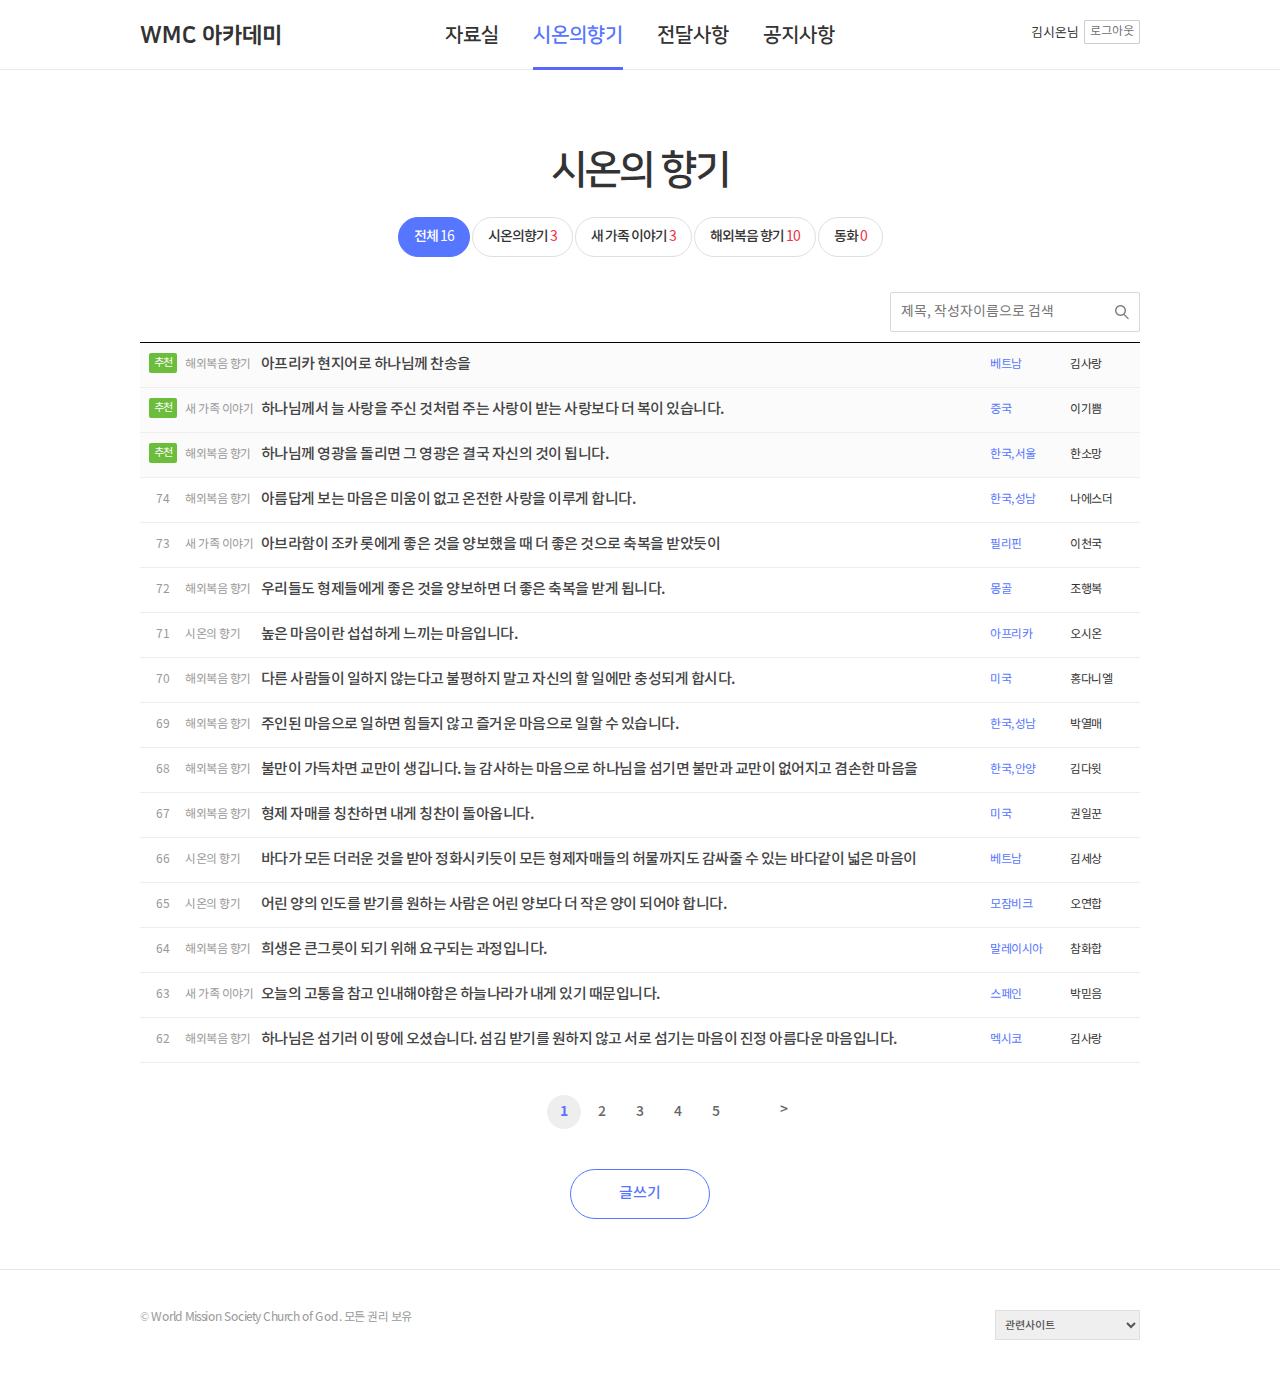
==== index.html @ 9997cb5d "index 추가" ====
<!DOCTYPE html>
<html lang="ko-KR">
<head>
<meta http-equiv="Content-Type" content="text/html; charset=UTF-8">
<meta http-equiv="X-UA-Compatible" content="IE=Edge">
<meta name="google" content="notranslate">
<meta name="viewport" content="width=device-width, initial-scale=1.0, minimum-scale=1.0, maximum-scale=1.0, user-scalable=no">

<link href="/css/reset.css" rel="stylesheet" type="text/css">
<link href="/css/ita.css" rel="stylesheet" type="text/css">

<meta charset="utf-8">
<title>WMC 아카데미</title>
</head>
<body>
<script>
document.addEventListener("DOMContentLoaded", function(){
	init();
})

function init(){
	location.href = '/html/step/index.html';
}


</script>
</html>
---- css/ita.css ----
/*header*/
header{height:70px;border-bottom:solid 1px #e9eaed;padding:0}
.headerIn{position:relative;width:1040px;text-align:center;padding:0 20px;margin:0 auto;}
header h1{position:absolute;top:15px;left:20px;font-size:22px;color:#333;font-weight:bold;line-height:0.8;padding:10px 0 0 0;margin:0}
header h1 a{color:#333;line-height:1.0}
header h1 a:hover{text-decoration:none}
header h1 .jsp{color:#5776ff}
header nav{}
header nav .navMenu{display:inline-block;height:70px;line-height:70px;font-family:NanumSquareB;font-size:20px;color:#333;margin:0 15px;}
header nav .navMenu:hover{color:#5776ff}
header nav .navMenu.on{color:#5776ff;border-bottom:solid 3px #5766ff}
header .headerBtn{position:absolute;top:20px;right:20px;font-size:13px;color:#333}
header .name{font-size:13px;color:#333}
header .btnLogout{height:24px;background:#fff;border:solid 1px rgba(0,0,0,0.2);border-radius:2px;font-size:12px;color:rgba(0,0,0,0.6);cursor:pointer;padding:0 5px;margin:0 0 2px 2px}
header .btnLogout:hover{background:#efefef}

/*footer*/
footer{border-top:solid 1px rgba(0,0,0,0.1);padding:0 0 10px 0}
footer .in{max-width:1040px;position:relative;margin:0 auto;padding:40px 20px 40px 20px;}
footer .logoMBE{display:block;width:285px;margin:0 0 15px 0}
footer .copy{color:#999;font-size:12px;letter-spacing:-0.5px;line-height:1.3;margin:0 0 3px 0}
footer .copy .inline{display:inline-block}
footer .copyC{color:#999;font-size:12px;letter-spacing:-0.5px;line-height:1.3;text-align:center;margin:0 0 3px 0}
footer .btnR{position:absolute;top:40px;right:20px}
footer .familySel{width:145px;height:30px;border:solid 1px #e0e0e0;font-size:11px;color:#555;font-weight:500;padding:0 5px}

.listWrap{width:1040px;margin:75px auto 50px auto;padding:0 20px}
.listWrap .searchArea{text-align: right;}
.listWrap .inputSearch{width: 250px;height: 40px;border: solid 1px #D8D8D8;border-radius: 2px;color: #333;padding: 0 10px;font-size: 14px;background: #fff url(../images/ico_search_in_top.png) right 50% no-repeat;margin-bottom: 10px;}
.listTitle{text-align:center}
.listTitle h3{font-size:40px;color:#333;font-weight:600;line-height:1.1;letter-spacing:-2px;padding:3px 0 0 0}
.listTitle .category{margin:25px 0 35px 0}
.listTitle .category button{height:40px;line-height:38px;background:#fff;border:solid 1px #dfdfdf;border-radius:40px;font-size:14px;color:#333;font-weight:500;letter-spacing:-1px;padding:0 15px;margin:0 -1px;cursor:pointer}
.listTitle .category button:hover{border-color:#5776ff;}
.listTitle .category button.on{background:#5776ff;border-color:#5776ff;color:#fff}
.listTitle .category button.on em{color: #fff;}
.listTitle .category button em{color: #f13347;}
.listTitle .noticeTitle{color:#999;margin:12px}

.listTableWrap{}
.listTable{width:100%;border-top:solid 1px #000}
.listTable thead{display:none}
.listTable td{height:45px;color:#999;font-size:12px;letter-spacing:-0.5px;border-bottom:solid 1px #eee;padding:0;}
.listTable td.num{width:45px;text-align:center}
.listTable td.num .rec{display:inline-block;height:20px;line-height:20px;background:#6cbd3c;border-radius:2px;color:#fff;font-size:11px;letter-spacing:-1px;padding:0 5px;overflow:hidden;}
.listTable td.project{color:#444;font-size:15px;line-height:1.3;font-weight:500;text-align:left;cursor:pointer}
.listTable td.project a{color:#444}
.listTable td.project a:hover{text-decoration:underline}
.listTable td.nation{width:80px;color:#5776ff}
.listTable td.name{width:70px}
.listTable tr.recomm td{background:#fbfbfb;}

.paginate{text-align:center;margin:30px auto 0 auto;padding:0 0 40px 0;}
.paginate a{display:inline-block;width:34px;border-radius:34px;color:#666;font-size:14px;font-weight:500;line-height:34px;text-decoration:none;padding:0;}
.paginate a:hover,.paginate a:focus,.paginate a:active{background:#F5F5F5}
.paginate strong{display:inline-block;width:34px;padding:0;background:#eee;border-radius:34px;color:#5776ff;font-size:14px;font-weight:bold;line-height:34px;text-decoration:none}
.paginate a:hover,.paginate a:focus,.paginate a:active{color:#595AE3;cursor:pointer}
.paginate a.pre,.paginate a.next{display:inline-block;width:34px;height:34px;vertical-align:middle;margin:0 0 2px 0;}
.paginate a.pre{margin:0 30px 2px 0}
.paginate a.next{margin:0 0 2px 30px}

.listBtn{text-align:center;}
.listBtn .btnWrite{display:inline-block;min-width:140px;height:50px;line-height:48px;border:solid 1px #5776ff;border-radius:22px;color:#5776ff;font-size:15px;font-weight:500;border-radius:50px;cursor:pointer}
.listBtn .btnWrite:hover{background:#5776ff;color:#fff}

.contentWrap{padding:80px 0 0 0}
.contentTitle{max-width:740px;margin:0 auto;padding:0 20px}
.contentTitle h3{font-size:38px;font-family:NanumSquareEB;letter-spacing:-2px;color:#222;line-height:1.4;}
.contentTitle .info{font-size:12px;color:#999;padding:20px 0 0 0}
.contentTitle .info .nation{color:#5776ff}
.contentTitle .info span{display:inline-block;margin:0 10px 0 0}

.contentCon{max-width:740px;margin:0 auto;font-size:17px;color:#333;line-height:1.8;letter-spacing:-0.5px;padding:40px 20px 0 20px}
.contentBtn{max-width:740px;height:50px;margin:50px auto 40px auto;padding:0 20px;text-align:center;position:relative}
.contentBtn .contentBtnL{position:absolute;top:0;left:20px}
.contentBtn .contentBtnR{position:absolute;top:0;right:20px}
.contentBtn .btnDelete{display:inline-block;min-width:140px;height:50px;line-height:48px;font-size:15px;color:#f13347;font-weight:500;background:#fff;border:solid 1px #f13347;border-radius:26px;padding:0 10px;cursor:pointer}
.contentBtn .btnDelete:hover{}
.contentBtn .btnBack{display:inline-block;min-width:140px;height:50px;line-height:48px;font-size:15px;color:#333;font-weight:500;background:#fff;border:solid 1px #c9c9c9;border-radius:26px;padding:0 10px;cursor:pointer}
.contentBtn .btnBack:hover{}
.contentBtn .btnModify{display:inline-block;min-width:140px;height:50px;line-height:48px;font-size:15px;color:#fff;font-weight:500;background:#5776ff;border:solid 1px #5776ff;border-radius:26px;padding:0 10px;cursor:pointer}
.contentBtn .btnModify:hover{background:#3a5efd}

.contentReplyBg{background:#f9f9f9;padding:30px 0 0 0;}
.contentReply{max-width:740px;margin:0 auto 0 auto;padding:0 20px 30px 20px;}
.contentReplyTit{height:30px;font-size:14px;color:#525252;}
.contentReplyTit .total{color:#5776ff;font-size:13px;font-weight:bold}
.replyWrite{background:#fff;border:solid 1px #bdbdbd;border-bottom:solid 1px #e4e4e4}
.replyWrite .nickname{font-size:13px;color:#222;padding:15px 15px 10px 15px;margin:0}
.replyWrite textarea{width:100%;height:80px;font-size:14px;color:#222;line-height:1.5;padding:15px;resize:none}
.replyWriteBox{height:42px;border:solid 1px #bdbdbd;border-top:none;background:#fff;position:relative;margin:0 0 25px 0}
.replyWriteBox .btnArea{}
.replyWriteBox .btnArea .number{display:inline-block;font-size:13px;color:#999;line-height:40px;padding:0 0 0 15px}
.replyWriteBox .btnArea .number .count{color:#333}
.replyWriteBox .btnReply{position:absolute;top:-1px;right:0;min-width:90px;height:43px;line-height:43px;background:#5776ff;color:#fff;font-size:13px;padding:0 10px;margin:0 -1px 0 0;cursor:pointer}
.replyWriteBox .btnReply:hover{background:#3a5efd}

.replyList{}
.replyList dl{border-top:solid 1px #e8e8e8;letter-spacing:-0.5px;margin:13px 0 0 0;padding:15px 0}
.replyList dl:first-child{border-top:none}
.replyList dt{padding:0 0 5px 0}
.replyList dt .name{display:inline-block;font-size:14px;color:#000;font-weight:600}
.replyList dt .date{display:inline-block;font-size:12px;color:#999;margin:0 0 0 6px}
.replyList dd{font-size:13px;color:#555;line-height:1.5}

.writeWrap{max-width:1040px;margin:75px auto 50px auto;padding:0 20px}
.writeTitle{text-align:center}
.writeTitle h3{font-size:40px;color:#333;font-weight:600;line-height:1.1;letter-spacing:-2px;padding:3px 0 0 0}
.writeTitle .noticeTitle{color:#999;margin:12px;font-size:15px}

.inputWrap{margin:0 0 0 0;text-align:center;}
.inputWrap .writeRow{width:100%;display:table;}
.inputWrap .writeRow.alignLeft{text-align:left;}
.inputWrap .colWidth{width:25%;display:table-cell;padding:8px 16px 8px 0;}
.inputWrap .colWidth:last-child{padding:8px 0;}
.inputWrap .inputText{width:100%;height:38px;border:solid 1px #d9d9d9;font-size:14px;color:#333;padding:5px 10px;}
.inputWrap .inputDate {width:100%;height:38px;background:#fff url(/images/ico_cal.png) 91% 50% no-repeat;color:#000;font-size:14px;border:solid 1px #d9d9d9;padding:5px 10px;}
.inputWrap .inputSelect{width:100%;height:38px;border:solid 1px #d9d9d9;font-size:14px;color:#333;padding:5px 10px;}
.inputWrap .inputTitle{width:100%;height:38px;border:solid 1px #d9d9d9;font-size:14px;padding:5px 10px;margin:8px 0;}
.inputWrap .inputContent{width:100%;height:400px;border:solid 1px #d9d9d9;font-size:14px;resize:none;padding:10px 10px;margin:8px 0;}
.inputWrap input::placeholder{color:#999;}
.inputWrap textarea::placeholder{color:#999;}
.inputWrap .chkArea{display:inline-block;height:30px;line-height:30px;margin-right:30px;}
.inputWrap .subTitle{font-weight:bold;font-size:14px;width: 80px;display: inline-block;}

.writeBtn{max-width:740px;height:50px;margin:30px auto 50px auto;padding:0 20px;text-align:center;position:relative}
.writeBtn .btnBack{display:inline-block;min-width:140px;height:50px;line-height:48px;font-size:15px;color:#333;font-weight:500;background:#fff;border:solid 1px #c9c9c9;border-radius:26px;padding:0 10px;cursor:pointer}
.writeBtn .btnBack:hover{}
.writeBtn .btnSave{display:inline-block;min-width:140px;height:50px;line-height:48px;font-size:15px;color:#fff;font-weight:500;background:#5776ff;border:solid 1px #5776ff;border-radius:26px;padding:0 10px;cursor:pointer;margin:0 0 0 3px}
.writeBtn .btnSave:hover{background:#3a5efd}

.conditionWrap .name{font-size:14px;padding-right:10px;font-weight:bold;}

.inputRadio {display: none;}
.inputRadio + label {display: inline-block;background: url(/images/ico_m_check.png) 0 50% no-repeat;padding: 0 0 0 22px;margin: 0 10px 0 0;font-size: 13px;cursor: pointer;line-height: 20px;letter-spacing: -1px;}
.inputRadio:checked + label {background: url(/images/ico_m_check_on.png) 0 50% no-repeat;}

.inputChk {display: none;}
.inputChk + label {display: inline-block;height: 20px;padding: 0 15px 0 0;margin: 0 0 0 20px;font-size: 13px;font-weight: 400;letter-spacing: -0.5px;color: #000;text-indent: -20px;cursor: pointer;}
.inputChk + label:before {display: inline-block;content: "";width: 16px;height: 16px;border: solid 1px #bbc2c8;border-radius: 1px;vertical-align: middle;margin: 0 5px 3px 0;}
.inputChk:checked + label:before {border-color: #5776ff;background: url(/images/ico_chk_pwp_on.png) 50% 40% no-repeat;color: #496AEA;}
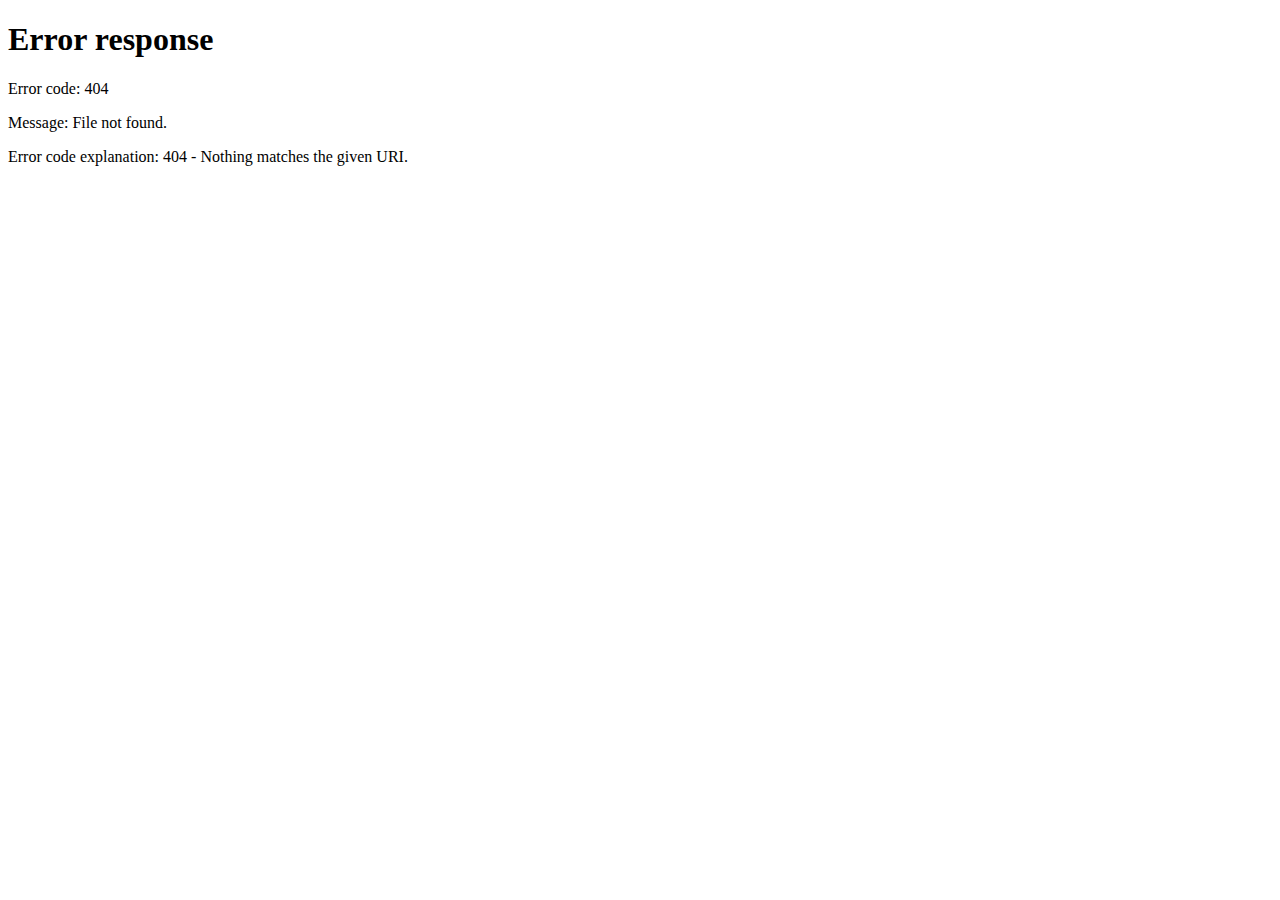
==== commit 5eb594a6: "index 경로수정" ====
--- a/index.html
+++ b/index.html
@@ -20,7 +20,7 @@
 })
 
 function init(){
-	location.href = '/html/step/index.html';
+	location.href = '/2023ITA_FRAGRANCE/html/step/index.html';
 }
 
 
